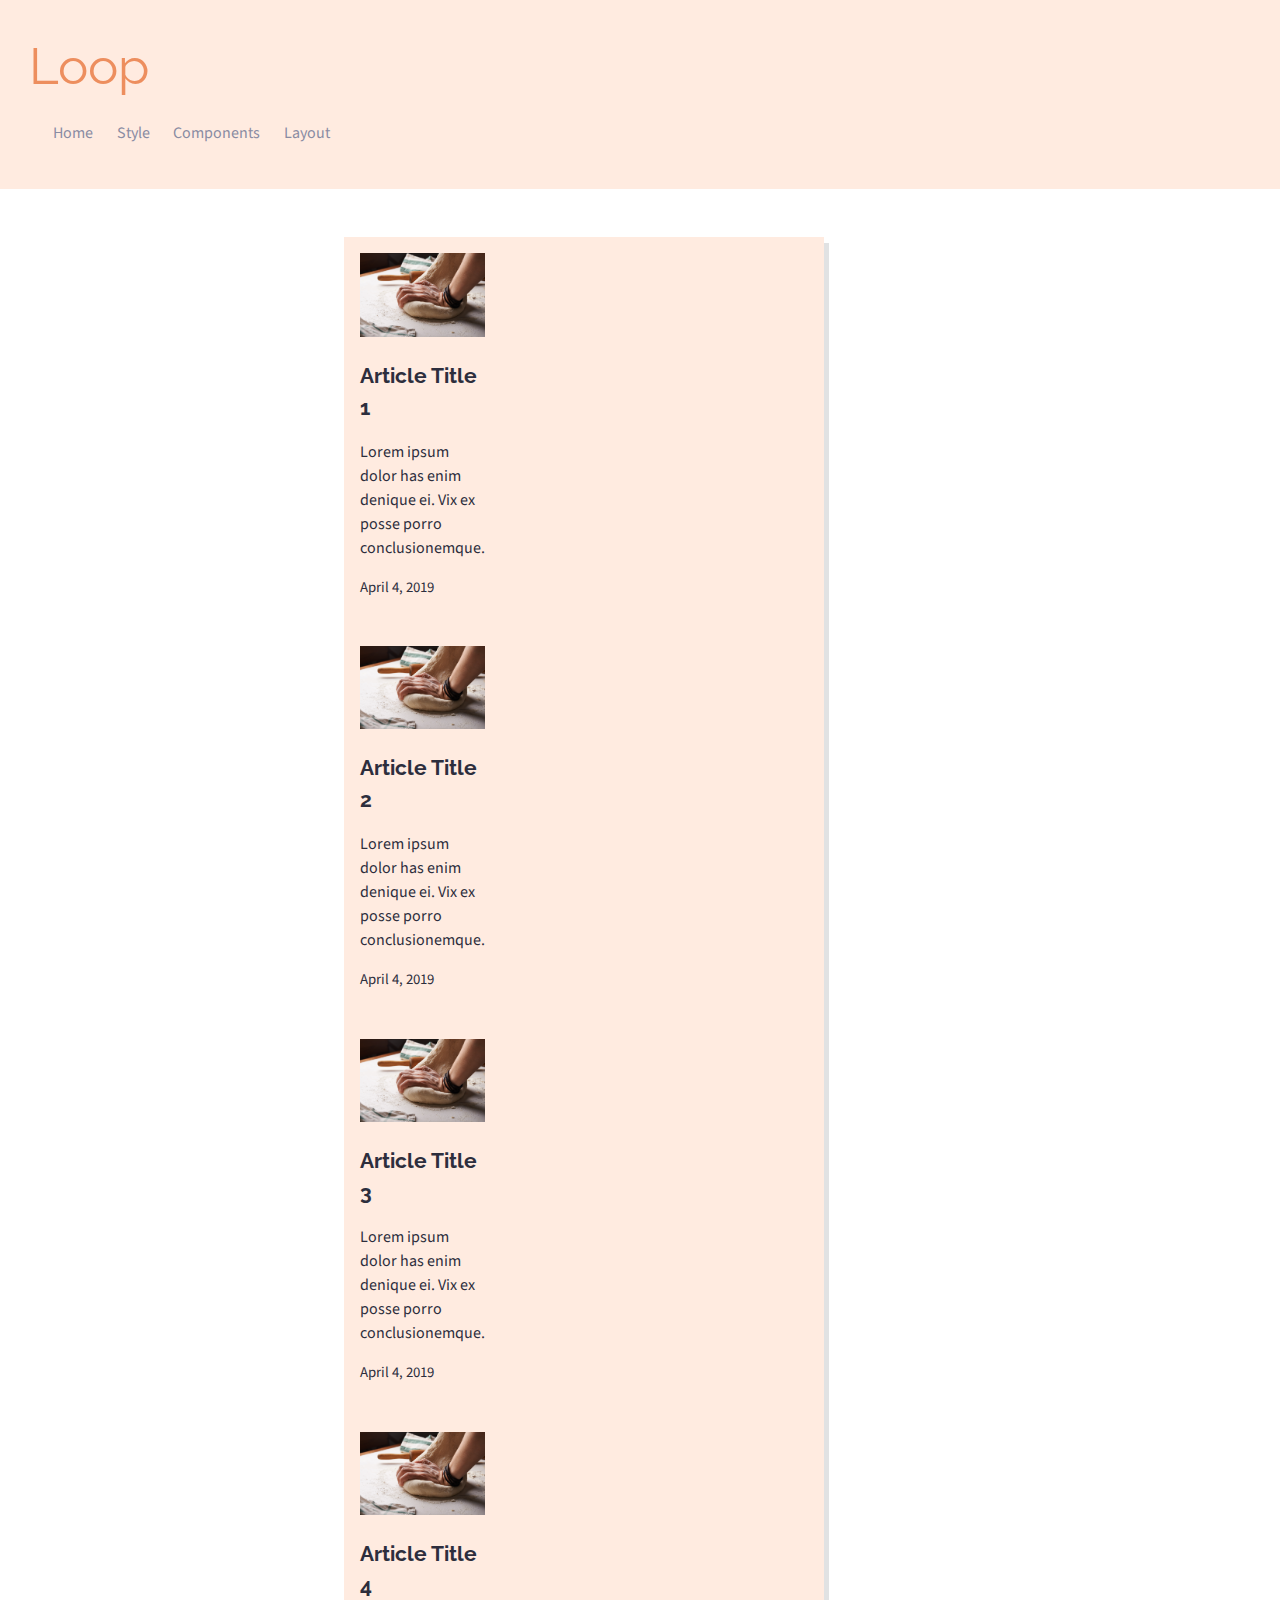
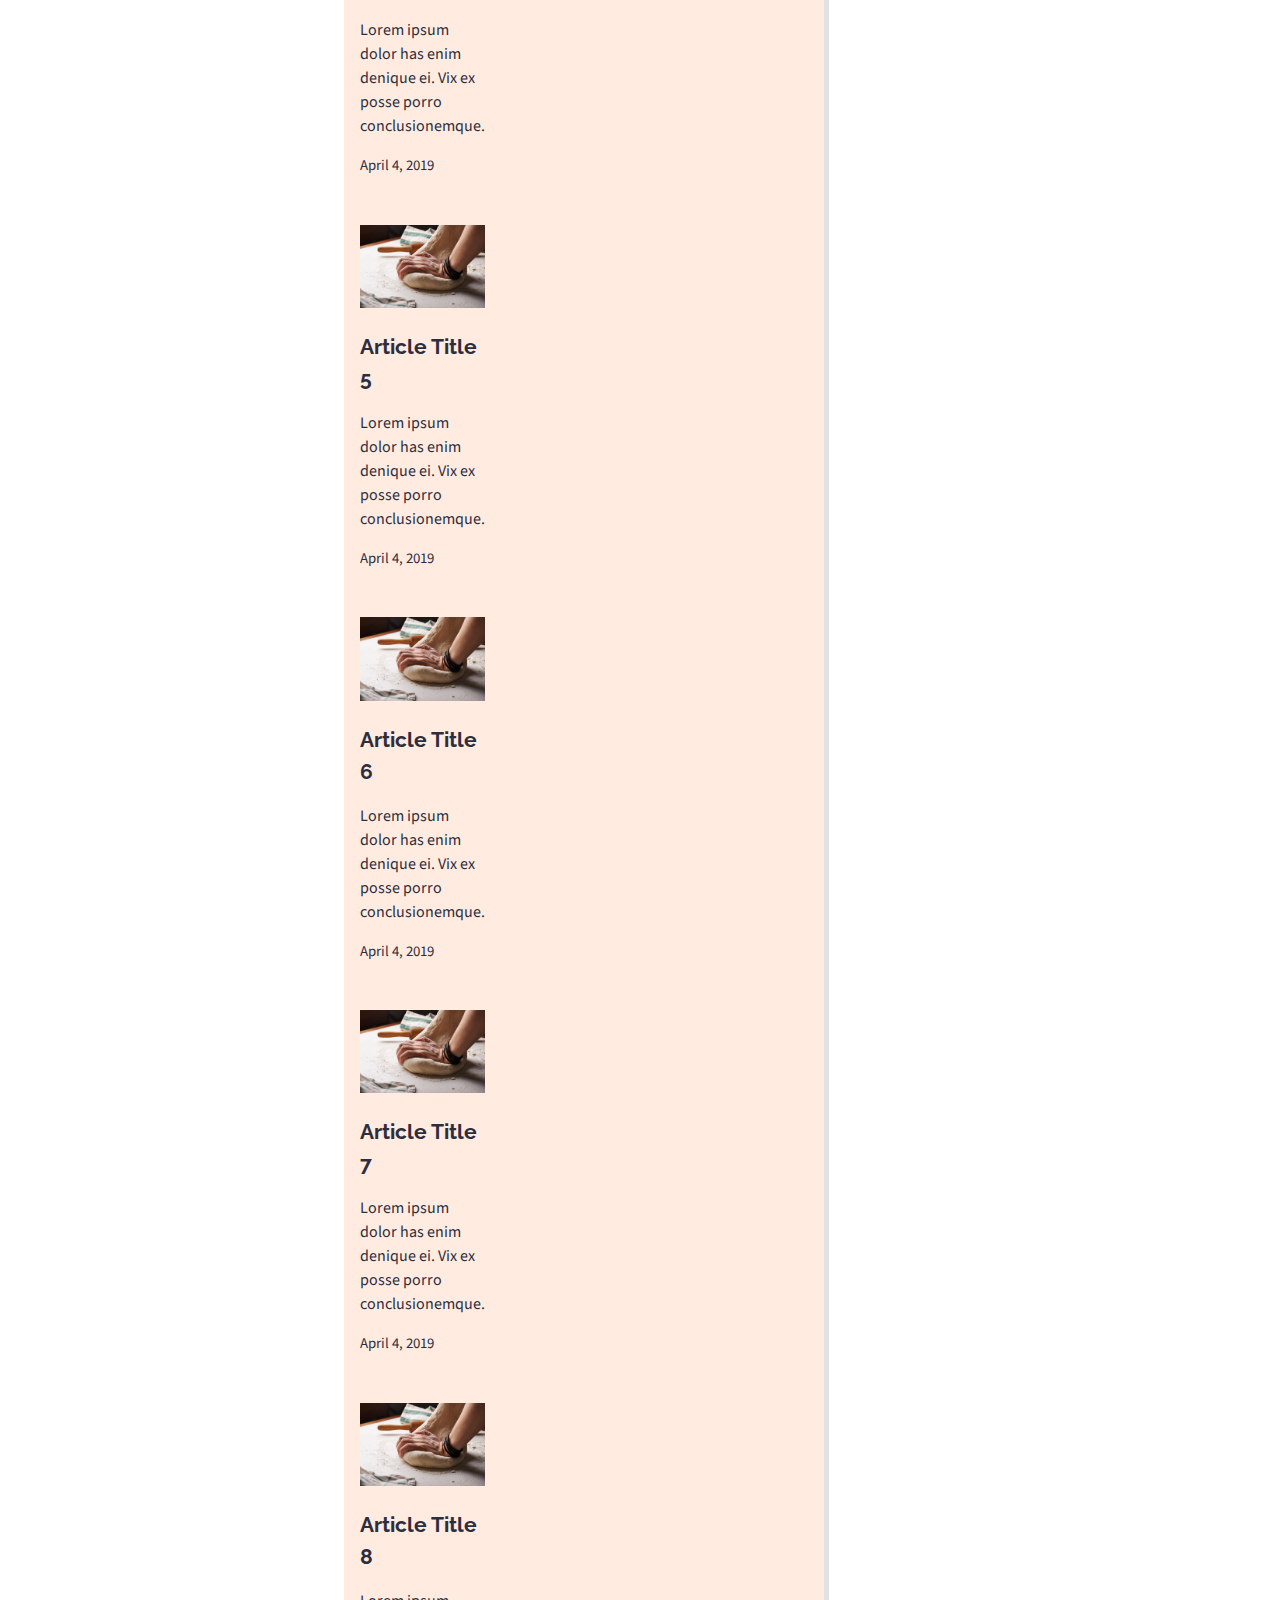
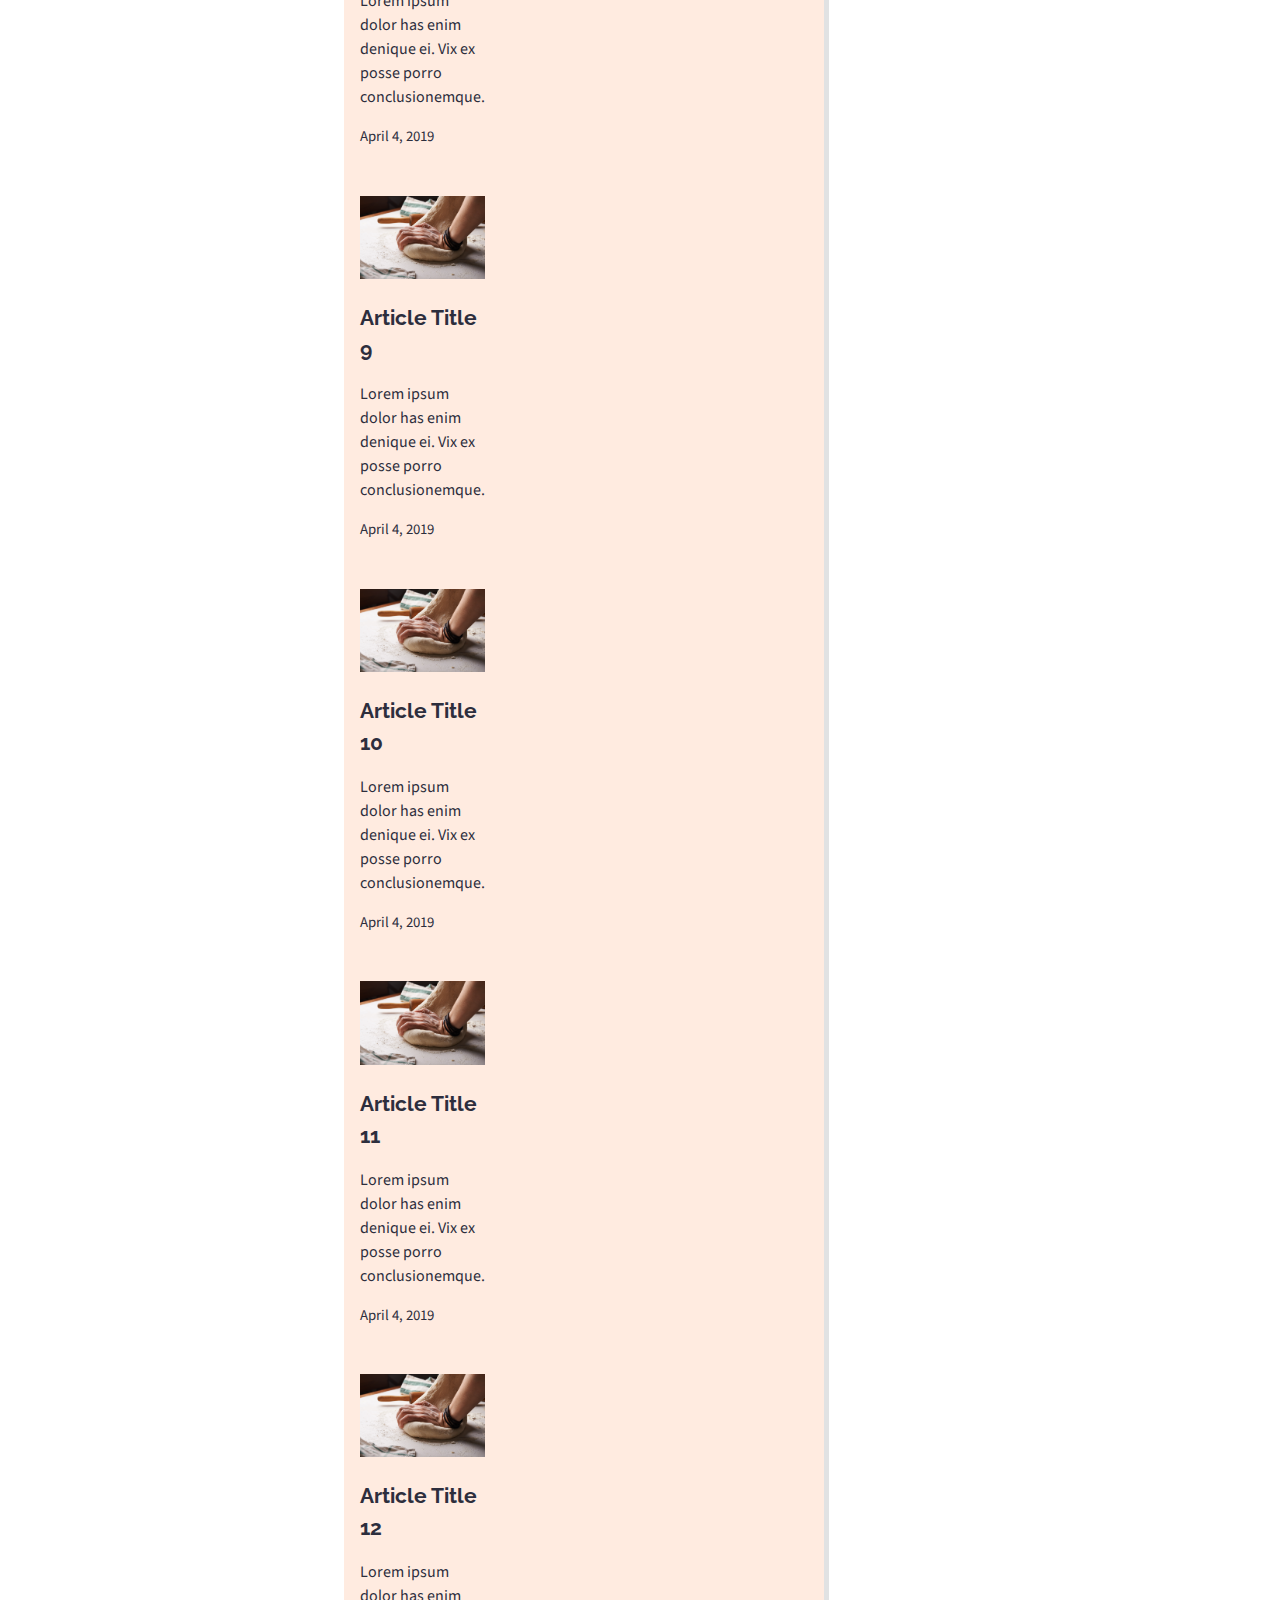
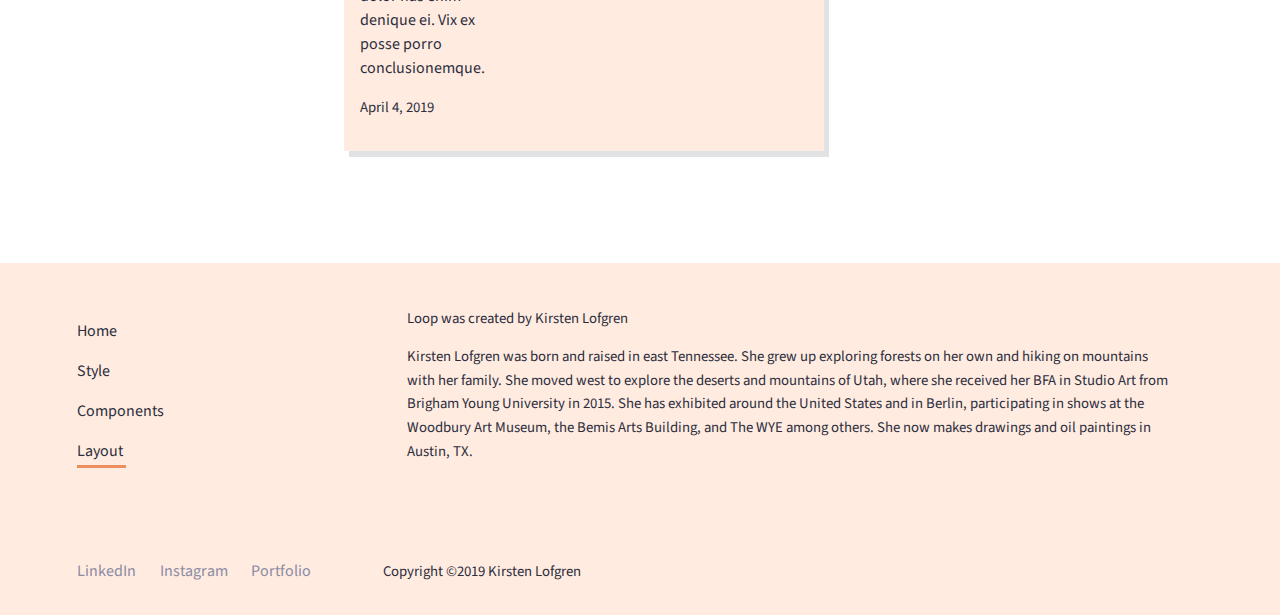
==== card-grid.html @ 6bdb05cb "Begin 6A" ====
<!DOCTYPE html>
<html lang="en">
<head>
	<meta charset="utf-8">
	<title>Hero Block</title>
	<meta name="viewport" content="width=device-width, initial-scale=1">
	<link href="https://fonts.googleapis.com/css?family=Raleway:500|Source+Sans+Pro:400,400i,600" rel="stylesheet">
	<link rel="stylesheet" href="style.css">
</head>
<body>
	<header>
		<div class="logo">Loop</div>

		<nav class="primary-nav">
			<ul>
				<li><a href="index.html">Home</a></li>
				<li><a href="style.html">Style</a></li>
				<li><a href="components.html">Components</a></li>
				<li><a href="layout.html">Layout</a></li>
			</ul>
		</nav>
	</header>
	<main>

		<div class="article-card card article-grid">
			<a href="#" class="hoverlay">
				<img src="images/knead.jpg" alt="Article Image">
				<h4 class="card-heading">Article Title 1</h4>
				<p>Lorem ipsum dolor has enim denique ei. Vix ex posse porro conclusionemque.</p>
				<p class="tertiary-copy">April 4, 2019</p>
				<span><p>Read More</p></span>
			</a>
		</div>
		<div class="article-card card article-grid">
			<a href="#" class="hoverlay">
				<img src="images/knead.jpg" alt="Article Image">
				<h4 class="card-heading">Article Title 2</h4>
				<p>Lorem ipsum dolor has enim denique ei. Vix ex posse porro conclusionemque.</p>
				<p class="tertiary-copy">April 4, 2019</p>
				<span><p>Read More</p></span>
			</a>
		</div>
		<div class="article-card card article-grid">
			<a href="#" class="hoverlay">
				<img src="images/knead.jpg" alt="Article Image">
				<h4 class="card-heading">Article Title 3</h4>
				<p>Lorem ipsum dolor has enim denique ei. Vix ex posse porro conclusionemque.</p>
				<p class="tertiary-copy">April 4, 2019</p>
				<span><p>Read More</p></span>
			</a>
		</div>
		<div class="article-card card article-grid">
			<a href="#" class="hoverlay">
				<img src="images/knead.jpg" alt="Article Image">
				<h4 class="card-heading">Article Title 4</h4>
				<p>Lorem ipsum dolor has enim denique ei. Vix ex posse porro conclusionemque.</p>
				<p class="tertiary-copy">April 4, 2019</p>
				<span><p>Read More</p></span>
			</a>
		</div>
		<div class="article-card card article-grid">
			<a href="#" class="hoverlay">
				<img src="images/knead.jpg" alt="Article Image">
				<h4 class="card-heading">Article Title 5</h4>
				<p>Lorem ipsum dolor has enim denique ei. Vix ex posse porro conclusionemque.</p>
				<p class="tertiary-copy">April 4, 2019</p>
				<span><p>Read More</p></span>
			</a>
		</div>
		<div class="article-card card article-grid">
			<a href="#" class="hoverlay">
				<img src="images/knead.jpg" alt="Article Image">
				<h4 class="card-heading">Article Title 6</h4>
				<p>Lorem ipsum dolor has enim denique ei. Vix ex posse porro conclusionemque.</p>
				<p class="tertiary-copy">April 4, 2019</p>
				<span><p>Read More</p></span>
			</a>
		</div>
		<div class="article-card card article-grid">
			<a href="#" class="hoverlay">
				<img src="images/knead.jpg" alt="Article Image">
				<h4 class="card-heading">Article Title 7</h4>
				<p>Lorem ipsum dolor has enim denique ei. Vix ex posse porro conclusionemque.</p>
				<p class="tertiary-copy">April 4, 2019</p>
				<span><p>Read More</p></span>
			</a>
		</div>
		<div class="article-card card article-grid">
			<a href="#" class="hoverlay">
				<img src="images/knead.jpg" alt="Article Image">
				<h4 class="card-heading">Article Title 8</h4>
				<p>Lorem ipsum dolor has enim denique ei. Vix ex posse porro conclusionemque.</p>
				<p class="tertiary-copy">April 4, 2019</p>
				<span><p>Read More</p></span>
			</a>
		</div>
		<div class="article-card card article-grid">
			<a href="#" class="hoverlay">
				<img src="images/knead.jpg" alt="Article Image">
				<h4 class="card-heading">Article Title 9</h4>
				<p>Lorem ipsum dolor has enim denique ei. Vix ex posse porro conclusionemque.</p>
				<p class="tertiary-copy">April 4, 2019</p>
				<span><p>Read More</p></span>
			</a>
		</div>
		<div class="article-card card article-grid">
			<a href="#" class="hoverlay">
				<img src="images/knead.jpg" alt="Article Image">
				<h4 class="card-heading">Article Title 10</h4>
				<p>Lorem ipsum dolor has enim denique ei. Vix ex posse porro conclusionemque.</p>
				<p class="tertiary-copy">April 4, 2019</p>
				<span><p>Read More</p></span>
			</a>
		</div>
		<div class="article-card card article-grid">
			<a href="#" class="hoverlay">
				<img src="images/knead.jpg" alt="Article Image">
				<h4 class="card-heading">Article Title 11</h4>
				<p>Lorem ipsum dolor has enim denique ei. Vix ex posse porro conclusionemque.</p>
				<p class="tertiary-copy">April 4, 2019</p>
				<span><p>Read More</p></span>
			</a>
		</div>
		<div class="article-card card article-grid">
			<a href="#" class="hoverlay">
				<img src="images/knead.jpg" alt="Article Image">
				<h4 class="card-heading">Article Title 12</h4>
				<p>Lorem ipsum dolor has enim denique ei. Vix ex posse porro conclusionemque.</p>
				<p class="tertiary-copy">April 4, 2019</p>
				<span><p>Read More</p></span>
			</a>
		</div>

	</main>

	<footer>

		<nav class="secondary-nav">
			<ul>
				<li><a href="index.html">Home</a></li>
				<li><a href="style.html">Style</a></li>
				<li><a href="components.html">Components</a></li>
				<li><a href="layout.html" class="current-page">Layout</a></li>
			</ul>
		</nav>

		<div class="tertiary-copy footer-text">
			<p>Loop was created by Kirsten Lofgren</p>
		
			<p>Kirsten Lofgren was born and raised in east Tennessee. She grew up exploring forests on her own and hiking on mountains with her family. She moved west to explore the deserts and mountains of Utah, where she received her BFA in Studio Art from Brigham Young University in 2015. She has exhibited around the United States and in Berlin, participating in shows at the Woodbury Art Museum, the Bemis Arts Building, and The WYE among others. She now makes drawings and oil paintings in Austin, TX.</p>
		</div>
		
		<div class="footer-links">
			<ul class="primary-nav">
				<li><a href="https://www.linkedin.com/in/kirstenllofgren/">LinkedIn</a></li>
				<li><a href="https://www.instagram.com/kirstenlofgren/">Instagram</a></li>
				<li><a href="https://kirstenlofgren.com/">Portfolio</a></li>
			</ul>
		</div>

		<div class="tertiary-copy copy-text">
			<p>Copyright ©2019 Kirsten Lofgren</p>
		</div>

	</footer>
</body>
</html>
---- style.css ----
/* ==========================================================================
Variable Styles
========================================================================== */
	/*
	620 -unwrap or scale up figures
	1220 -show side bar  and shift over
	1500 -grow side bar 
	1700 -shift left to decrease aide margin
	*/

	/*light-1 medium-2 dark-3*/
	html {
		--color-primary-1: #FFEBE0;
		--color-primary-2: #FFC4A5;
		--color-primary-3: #ED8E5E;

		--color-secondary-1: #8A8CA3;
		--color-secondary-2: #545566;
		--color-secondary-3: #2D2E3D;

		--color-tertiary-1: #FCFCFC;
		--color-tertiary-2: #F7F8F9;
		--color-tertiary-3: #E1E2E3;

		--color-error-1: #FDCFCF;
		--color-error-2: #F94F4F;

		--color-success-1: #CFFCE6;
		--color-success-2: #4DF2A2;

		--ratio:		1.250;
		--size-xsmall: 	calc( var(--size-small) / (.9 * var(--ratio) ) );
		--size-small: 	calc( var(--size-large) / (.9 * var(--ratio) ) );
		--size-large: 	calc( 1rem * var(--ratio) );
		--size-xlarge: 	calc( var(--size-large) * var(--ratio) );
		--size-2xlarge:	calc( var(--size-xlarge) * var(--ratio) );
		--size-3xlarge:	calc( var(--size-2xlarge) * var(--ratio) );
		
		--margin-ratio: 1.6;
		--margin-small: calc( var(--margin-large) / var(--margin-ratio));
		--margin-large: calc( 1rem * var(--margin-ratio));
		--margin-xlarge: calc(var(--margin-large) * var(--margin-ratio));
	}
/* ==========================================================================
Typography
========================================================================== */
	html {
		--font-primary: 'Source Sans Pro', 'Open Sans', sans-serif;
		--font-secondary: 'Raleway', 'Open Sans', sans-serif;
		
		color: var(--color-secondary-3);
		font-family: var(--font-primary);
		line-height: 1.4;
	}

	@media (min-width: 620px) {
	
		html {
			line-height: 1.5;
			--margin-ratio: 1.8;
			--ratio: 1.333;
		}	
	}
	@media (min-width: 1500px) {
	
		html {
			line-height: 1.6;
			--ratio: 1.4;
		}
	}
	@media (min-width: 1700px) {
	
		html {
			--margin-ratio: 2;
			--ratio: 1.45;
		}	
	}

	/* ==========================================================================
	Links
	========================================================================== */
		a {
			color: var(--color-primary-3);
			text-decoration: none;
		}
		a:visited {
			color: var(--color-primary-3);
		}
		a:hover {
			color: var(--color-primary-2);
		}
		a:active {
			color: var(--color-secondary-1);
		}
		a:focus {
			color: var(--color-primary-2);
		}
	/* ==========================================================================
	Headings
	========================================================================== */
		h1,h2,h3,h4,h5,h6 {
			font-family: var(--font-secondary);
			margin: var(--margin-xlarge) 0 var(--margin-small);
		}
		h1 {
			color: var(--color-primary-3);
			font-size: var(--size-3xlarge);
			line-height: 1.25;
		}
		h2 {
			color: var(--color-primary-3);
			font-size: var(--size-2xlarge);
			line-height: 1.25;
		}
		h3 {
			font-size: var(--size-xlarge);
		}
		h4 {
			font-size: var(--size-large);
		}
		h5 {
			font-size: var(--size-small);
		}
		h6 {
			font-size: var(--size-xsmall);
		}
		.example-indicator {
			border-top: 2px solid var(--color-tertiary-3);
			margin: 3rem 0 .5rem;
			padding-top: .7rem;
			width: 100%;
		}
		.example-indicator-secondary{
			border-top: 2px solid var(--color-tertiary-3);
			margin: 3rem 0 .5rem;
			padding-top: .5rem;
			width: 20rem;
		}
		.nav-heading {
			background-color: var(--color-primary-1);
			font-size: var(--size-xlarge);
			margin: 0; 
			padding: 1.5rem 0 0 1.2rem; 
		}
	/* ==========================================================================
	Heading Links
	========================================================================== */
		h1 a {
			color: var(--color-secondary-2);
		}
		h1 a:visited {
			color: var(--color-secondary-2);
		}
		h1 a:hover {
			color: var(--color-primary-2);
		}
		h1 a:active {
			color: var(--color-secondary-1);
		}
		h1 a, h2 a {
			color: var(--color-secondary-2);
		}
		h1 a, h2 a:visited {
			color: var(--color-secondary-2);
		}
		h1 a, h2 a:hover {
			color: var(--color-primary-2);
		}
		h1 a, h2 a:active {
			color: var(--color-secondary-1);
		}
	/* ==========================================================================
	Specialty Text
	========================================================================== */
		.featured-text {
			color: var(--color-secondary-2);
			font-size: var(--size-xlarge);
		}
		ul {
			list-style-position: inside;
			list-style-type: square;
			padding-left: 1.5rem;
		}
		ol {
			list-style-position: inside;
			padding-left: 1.5rem;
		}
		.tertiary-copy {
			color: var(--color-secondary-3);
			font-size: var(--size-xsmall);
			line-height: 1.6;
		}
		blockquote {
			color: var(--color-primary-3);
			font-family: var(--font-secondary);
			font-size: var(--size-xlarge);
			font-style: italic;
		}
/* ==========================================================================
Header Component
========================================================================== */
	header {
		background-color: var(--color-primary-1);
		color: var(--color-secondary-1);
		margin: 0;
		padding: 1.8rem;
	}
	.logo {
		font-family: var(--font-secondary);
		color: var(--color-primary-3);
		font-size: var(--size-3xlarge);
	}
/* ==========================================================================
Hero Component
========================================================================== */
	.hero {
	    background-image: url(baking.jpg);
	    background-position: center;
	    background-repeat: no-repeat;
	    background-size: cover;
	    min-height: 20vh;
	}
	.overlay {
		background-color: rgba(252, 252, 252, .65);
		background-size: cover;
		min-height: 20vh;
		padding: .5rem 2rem 3.5rem;
	}
	.hero h1 {
	    font-size: 10vw;
	}
	.hero p {
	    font-size: 5vw;
	    margin-bottom: 1.5rem;
	}
	@media (min-width:620px) {
		.hero h1 {
	    	font-size: 8vw;
		}
		.hero p {
		    font-size: 3vw;
		    margin-bottom: 2rem;
		}
		.hero, .overlay {
			min-height: 30vh;
		}
	}
/* ==========================================================================
Nav
========================================================================== */
	/*
	Primary Nav
	*/
		.primary-nav ul {
			padding-left: -2rem;
		}
		.primary-nav li {
			display: block;
			margin: .5rem 1rem .5rem 0;
			padding: .3rem .3rem .3rem 0;
		}
		.primary-nav a {
			color: var(--color-secondary-1);
		}
		.primary-nav a:visited {
			color: var(--color-secondary-1);
		}
		.primary-nav a:hover {
			color: var(--color-primary-3);
		}
		.primary-nav a:active {
			color: var(--color-tertiary-3);
		}
		.current-page {
			border-bottom: .2rem solid var(--color-primary-3);
			padding: .2rem;
		}
		@media (min-width: 620px) {
			.primary-nav li {
				display: inline;
			}
		}
	/*
	Secondary Nav
	*/
		.secondary-nav ul {
			list-style: none;
			padding: 0;
		}
		.secondary-nav li {
			padding: 0 0 1rem;
		}
		.secondary-nav a {
			color: var(--color-secondary-3);
			padding-left: 0;
		}
		.secondary-nav a:visited {
			color: var(--color-secondary-3);
		}
		.secondary-nav a:hover {
			color: var(--color-primary-3);
		}
		.secondary-nav a:active {
			color: var(--color-secondary-1);
		}
	/*
	Sidebar
	*/
		
		.sidebar {
			position: fixed;
			overflow-y: auto;
			top: 0;
			bottom: 0;

		}
		.side-nav ul {
			background-color: var(--color-primary-1);
			list-style: none;
			margin: 0;
			padding: .5rem 1.2rem;
		}
		.side-nav li {
			padding: 0 .5rem .5rem;
		}
		.side-nav a {
			color: var(--color-secondary-3);
		}
		.side-nav a:visited {
			color: var(--color-secondary-3);
		}
		.side-nav a:hover {
			color: var(--color-primary-3);
		}
		.side-nav a:active {
			color: var(--color-secondary-1);
		}
		@media (min-width: 1220px) {
			.sidebar {
				position: absolute;
				top: 12rem;
				left: 0;
				visibility: visible;
			}
		}
		@media (min-width: 1500px) {
			.sidebar {
				margin-bottom: 27.5rem;
			}
		}
		@media (min-width: 1700px) {
			.sidebar {
				margin-bottom: 34.5rem;
			}
		}
		/*.side-drawer {
			position: fixed;
			left: -18rem;
			transform: translateX(18rem);
			transition: transform 0.5s;
		}*/
/* ==========================================================================
Body Component
========================================================================== */
	body {
		margin: 0;
	}
	main {
		max-width: 32rem;
		margin: 3rem 1rem 5rem;
	}
	svg {
		max-width: 18rem;
	}
	text {
		font-size: 100%
		padding: 0 .1rem;
	}

	@media (min-width: 620px) {	
		main {
			margin: 3rem auto 6rem;
		}
	}
	@media (min-width: 1220px) {
		main {
			max-width: 37rem;
			margin: 3rem auto 7rem;
		}
		svg {
			max-width: 10rem;
		}
	}
	@media (min-width: 1700px) {
		main {
			max-width: 43rem;
			margin: 3rem auto 10rem;
		}
		svg {
			max-width: 12rem;
		}
	}
/* ==========================================================================
Footer Component
========================================================================== */
	footer {
		background-color: var(--color-primary-1);
		color: var(--color-secondary-3);
		display: inline-block;
		padding: 1.8rem 1.8rem 1rem;
		min-width: 100%;
	}
	.footer-text {
		max-width: 85%;
	}
	.footer-links {
		display: inline-block;
	}
	.footer-links ul {
		padding-left: 0;
	}
	.copy-text {
		display: block;
	}

	@media (min-width: 760px) {
		.footer-text {
			display: inline-block;
			margin: 0 6rem 2rem 2rem;
			max-width: 57%;
		}
		.secondary-nav {
			display: inline-block;
			margin: 0 3rem 2rem 3rem;
			max-width: 10rem;
		}
		.secondary-nav ul {
			margin-top: 0;
		}
		.footer-links {
			display: inline-block;
			margin: 1rem 3rem 0;
		}
		.copy-text {
			display: inline-block;
		}
	}
	@media (min-width: 1220px) {
		.footer-text {
			margin: 0 6rem 2rem 12rem;
			max-width: 60%
		}
	}
	@media (min-width: 1500px) {
		.footer-text {
			margin: 0 6rem 2rem 19rem;
		}
	}
	@media (min-width: 1700px) {
		.footer-text {
			margin: 0 6rem 2rem 26rem;
			max-width: 40rem;
		}
		.footer-links {
			display: block;
			margin-left: 20%;
		}
		.copy-text {
			margin: 0 3rem 2rem 20%;
		}
		.secondary-nav {
			margin: 0 3rem 2rem 20%;
		}
	}
/* ==========================================================================
Examples
========================================================================== */
	figure {
		border-left: 1px solid var(--color-tertiary-3);
		padding-left: 1rem;
	}
	.primary-font {
		font-family: var(--font-primary);
	}
	.primary-font-italic {
		font-family: var(--font-secondary);
		font-style: italic; 
	}
	.secondary-font {
		font-family: var(--font-secondary);
	}
	/* Example Headings */ 
/* ==========================================================================
Components
========================================================================== */
	/* ==========================================================================
	Button Links
	========================================================================== */
		/*
		Hero Buttons
		*/
			a.hero-button, a.hero-button:visited {
				background-color: var(--color-primary-3);
				color: var(--color-tertiary-1);
				display: inline-block;
				font: 4vw var(--font-secondary);
				padding: .7rem 1rem;
				text-transform: uppercase;
			}
			a.hero-button:hover {
				background-color: var(--color-primary-2);
				color: var(--color-secondary-3);
			}
			a.hero-button:active {
				background: linear-gradient(to left, var(--color-primary-1), var(--color-primary-2) 60%);
				transition: all .4s ease-out;
			}
			 a.hero-button:focus {
				background-color: var(--color-primary-1);
				color: var(--color-secondary-3);
				transition: background-color .4s ease-in;
			}
			@media (min-width:620px) {
				a.hero-button {
					font: 1vw;
					padding: 1rem 1.5rem;
				}
			}
		/*
		Normal Buttons
		*/
			a.normal-button, a.normal-button:visited  {
				background-color: var(--color-secondary-3);
				color: var(--color-tertiary-1);
				display: inline-block;
				font: var(--size-small) var(--font-secondary);
				padding: 1rem 1.5rem;
				text-transform: uppercase;
			}
			a.normal-button:hover {
				background-color: var(--color-secondary-2);
			}
			a.normal-button:active {
				background: linear-gradient(to left, var(--color-secondary-1), var(--color-secondary-2) 60%);
				transition: all .4s ease-out;
			}
			a.normal-button:focus {
				background-color: var(--color-secondary-1);
				transition: all .4s ease-out;
			}
		/*
		Tertiary Buttons
		*/
				border:  .2rem solid var(--color-secondary-3);
			a.tertiary-button, a.tertiary-button:visited  {
				color: var(--color-secondary-3);
				display: inline-block;
				font: var(--size-small) var(--font-secondary);
				padding: .8rem 1.3rem;
				text-transform: uppercase;
			}
			a.tertiary-button:hover {
				background-color: var(--color-secondary-3);
				border: none;
				color: var(--color-tertiary-1);	
				padding: 1rem 1.5rem;
			}
			a.tertiary-button:active {
				background: linear-gradient(to left, var(--color-secondary-1), var(--color-secondary-2) 60%);
				transition: all .4s ease-out;
			}
			a.tertiary-button:focus {
				background-color: var(--color-secondary-1);
				transition: all .4s ease-out;
				border: none;
				color: var(--color-tertiary-1);	
				padding: 1rem 1.5rem;
			}
	/* ==========================================================================
	Accordions
	========================================================================== */
		details {
			background-color: var(--color-tertiary-1);
		}
		details div {
			padding: 1rem;
		}
		summary {
			background-color: var(--color-primary-1);
			list-style-image: url(images/arrow.svg);
			padding: 1rem;
		}
		summary::-webkit-details-marker {
		    background: url(images/arrow.svg);
		    color: transparent;
		}
		details[open] summary::-webkit-details-marker {
			background: url(images/arrowdown.svg);
		}
		details[open] details summary::-webkit-details-marker {
			background: url(images/arrow.svg);
		}
		details[open] details[open] summary::-webkit-details-marker {
			background: url(images/arrowdown.svg);
		}
		summary:focus, details[open] summary {
			background-color: var(--color-primary-2);
		}
		summary:focus, details[open] details summary {
			background-color: var(--color-primary-1);
		}
		summary:focus, details[open] details[open] summary {
			background-color: var(--color-primary-2);
		}
	/* ==========================================================================
	Modal
	========================================================================== */
		@keyframes in-and-out {
			0% {
				border: solid var(--color-tertiary-1);
			}
			20% {
				border: solid var(--color-primary-2);
			}
			100% {
				border: solid var(--color-tertiary-1);
			} 
		}
		@keyframes fade {
			0% {
				opacity: 0;
			}
			100% {
				opacity: 1;
			}
		}
		dialog {
			background-color: var(--color-tertiary-1);
			border: solid var(--color-tertiary-1);;
			margin: 0 6rem;
			padding: 1.5rem 3rem;
		}
		dialog[open] {
			animation: in-and-out 2s;
			max-width: 20rem;
			margin: auto;
		}
		dialog::backdrop {
			animation: fade 1s ease-out;
			background-color: rgba(138, 140, 163, .5);
		}
	/* ==========================================================================
	Forms
	========================================================================== */
		input, textarea, select {
			display: block;
			font-size: var(--size-xsmall);
			margin: .25rem 0 1.5rem 0;
			min-width: 15rem;
			padding: 1rem;
		}
		textarea {
			min-height: 10rem;
			min-width: 20rem;
		}
		label {
			display:block;
		}
		.helper-text {
			color: var(--color-secondary-1);
			font-size: var(--size-xsmall);
			margin: -1.25rem 0 1.5rem;
		}
		/*
		Select 
		*/
			.custom-select {
				background: url(images/arrow.svg) no-repeat 96%;
				background-color: var(--color-primary-1);
				height: 2.8rem;
				margin-bottom: 1.5rem;
				overflow: hidden;
				width: 15rem;
			}
			.custom-select select {
				background: transparent;
				border: none;
				height: 2.8rem;
				width: 16rem;
			}
		/* 
		Checkboxes 
		*/
			.checkbox input[type="checkbox"] {
				margin: 0;
				opacity: 0;
				position: relative;
				top: 2rem;
			}
			.checkbox label::before {
				border: 2px solid var(--color-primary-3);   
				content: "";
				display: inline-block;
				height: 1rem;
				width: 1rem;
			}
			.checkbox label::after {
				border-bottom: 2px solid var(--color-primary-3);
				border-left: 2px solid var(--color-primary-3);
				content: "";
				display: inline-block;
				height: 6px;
				transform: rotate(-45deg);
				width: 9px;
			}
			.checkbox label {
				position: relative;
			}
			.checkbox label::before,
			.checkbox label::after {
				position: absolute;
			}
			/*Outer-box*/
			.checkbox label::before {
				top: 3px;
			}
			/*Checkmark*/
			.checkbox label::after {
				left: 4px;
				top: 7px;
			}
			/*Hide the checkmark by default*/
			.checkbox input[type="checkbox"] + label::after {
				content: none;
			}
			/*Unhide the checkmark on the checked state*/
			.checkbox input[type="checkbox"]:checked + label::after {
				content: "";
			}
			/*Adding focus styles on the outer-box of the fake checkbox*/
			.checkbox input[type="checkbox"]:focus + label::before {
				outline: var(--color-primary-3) auto 5px;
			}
			.checkbox p {
				left: 2rem;
				position: relative;
				
			}



			/* Checkbox Attempts */

			/*
			input[type="checkbox"] {
				background-color: var(--color-primary-1);
				display: inline;
				height: 1rem;
				margin: .5rem .75rem .5rem .5rem;
				width: 1rem;
			}
			.indicator {
				background-color: var(--color-primary-1);
				height: 2rem;
				margin: .25rem 0 .75rem 0;
				padding: .5rem;
				width: 15rem;
			}
			.unfilled {
				max-width: .5rem;
			}
			.filled {
				max-width: .5rem;
			}	

			.unfilled input[type="checkbox"] [checked] {
				display: hidden;
			}

			.filled input[type="checkbox"] [checked] {
				display: block;
			}

			input[type="checkbox"] {
				background-color: var(--color-primary-1);
				clip-path: polygon(0px 0px,0px 0px,0px 0px,0px 0px);
				display: inline;
				height: 1rem;
				margin: .5rem .75rem .5rem .5rem;
				width: 1rem;
			}
			.indicator {
				background-color: var(--color-primary-1);
				height: 2rem;
				margin: .25rem 0 .75rem 0;
				padding: .5rem;
				width: 15rem;
			}
			.checkmark {
				display: none;
						
			}
			input[type="checkbox"][checked] + svg .checkmark {
				display: block;
			}
			
		
			.box {
				height: 1rem;
				margin-bottom: 1.5rem;
				display: inline;
				width: 1rem;
			}
			.box input[type="checkbox"] {
				background: transparent;
				border: none;
				display: none;
				height: 2rem;
				width: 2rem;
				margin: 0;
			}
			.box-label {
				cursor: pointer;
				display: inline;
				padding: .25;
			}
			.box-style {
				background: var(--color-primary-1);
				margin: 0 1rem 0 0;
				padding: .25rem 1rem;
			}
			.box-style:checked {
				background: var(--color-primary-2);
			}
			[type="checkbox"]:not(:checked)*/

			/*[type="checkbox"]:checked,
			[type="checkbox"]:not(:checked) {
			position: absolute;
			left: -9999px;
			}
			[type="checkbox"]:checked + label,
			[type="checkbox"]:not(:checked) + label
			{
			position: relative;
			padding-left: 28px;
			cursor: pointer;
			line-height: 20px;
			display: inline-block;
			color: #666;
			}
			[type="checkbox"]:checked + label:before,
			[type="checkbox"]:not(:checked) + label:before {
			content: '';
			position: absolute;
			left: 0;
			top: 0;
			width: 18px;
			height: 18px;
			border: 1px solid #ddd;
			background: #FFEBE0;
			}
			[type="checkbox"]:checked + label:after,
			[type="checkbox"]:not(:checked) + label:after {
			content: '';
			width: 16px;
			height: 16px;
			background: #FFC4A5;
			position: absolute;
			top: 2px;
			left: 2px;
			-webkit-transition: all 0.2s ease;
			transition: all 0.2s ease;
			}
			[type="checkbox"]:not(:checked) + label:after {
			opacity: 0;
			-webkit-transform: scale(0);
			transform: scale(0);
			}
			[type="checkbox"]:checked + label:after {
			opacity: 1;
			-webkit-transform: scale(1);
			transform: scale(1);
			}
		*/

		/*
		Submit / Button
		*/
			form button, input[type="submit"] {
				background-color: var(--color-primary-3);
				border: none;
				box-shadow: .5px 1px 2px var(--color-secondary-1);
				color: var(--color-tertiary-1);
				font-size: var(--size-xsmall);
				margin: 1rem 0;
				padding: 1rem 1.5rem;
				text-transform: uppercase;
			}
			form button:hover, input[type="submit"]:hover {
				background-color: var(--color-primary-2);
				color: var(--color-secondary-3);
			}
			form button:focus, input[type="submit"]:focus {
				background-color: var(--color-primary-2);
				color: var(--color-secondary-3);
				outline: none;
			}
			form button:active, input[type="submit"]:active {
				background-color: var(--color-primary-1);
				box-shadow: 0 .5px 1.5px var(--color-secondary-1);
				color: var(--color-secondary-3);
				transition: all .5s;
			}
	/* ==========================================================================
	Form messgaes 
	========================================================================== */
		/*.error {
		    background-color: var(--color-error-1);
		    border: 2px solid var(--color-error-2);
		}*/

		.error label::before {
			border: 2px solid var(--color-error-2);   
		}
		.error .checkbox label::after {
			border-bottom: 2px solid var(--color-error-2);
			border-left: 2px solid var(--color-error-2);
		}
		.error-message {
			color: var(--color-error-2);
			font-size: var(--size-xsmall);
			margin: -1.4rem 0 1.5rem;
		}
	/* ==========================================================================
	Notifications
	========================================================================== */
		.notification {
			display: flex;
			flex-direction: column;
			font-size: var(--size-xsmall);
			justify-content: space-between;
			line-height: 1.6;
			margin: .5rem;
			padding: 1rem;
		}
		.notification-icon {
			height: 50px;
			padding: .3rem;
			width: 50px;
		}
		.icon-message {
			display: flex;
			flex-direction: row;
		}
		.notification-button {
			margin-left: auto;
		}
		/*
		Error Notification
		*/
			.error-notification {
				background-color: var(--color-error-1);
			}
			.error-notification a, .error-notification a:visited  {
				background-color: var(--color-error-2);
				border:  .2rem solid var(--color-error-2);
				color: var(--color-secondary-3);
				display: inline-block;
				font: var(--font-secondary);
				padding: .8rem 1.3rem;
				text-transform: uppercase;
			}
			.error-notification a:hover {
				background-color: var(--color-secondary-3);
				border: none;
				color: var(--color-tertiary-1);	
				padding: 1rem 1.5rem;
			}
			.error-notification a:active {
				background: linear-gradient(to left, var(--color-secondary-1), var(--color-secondary-2) 60%);
				transition: all .4s ease-out;
			}
			.error-notification a:focus {
				background-color: var(--color-secondary-1);
				transition: all .4s ease-out;
				border: none;
				color: var(--color-tertiary-1);	
				padding: 1rem 1.5rem;
			}
		/*
		Warning Notification
		*/
			.warning-notification {
				background-color: var(--color-primary-1);
			}
			.warning-notification a, .warning-notification a:visited  {
				background-color: var(--color-primary-3);
				border:  .2rem solid var(--color-primary-3);
				color: var(--color-secondary-3);
				display: inline-block;
				font: var(--font-secondary);
				padding: .8rem 1.3rem;
				text-transform: uppercase;
			}
			.warning-notification a:hover {
				background-color: var(--color-secondary-3);
				border: none;
				color: var(--color-tertiary-1);	
				padding: 1rem 1.5rem;
			}
			.warning-notification a:active {
				background: linear-gradient(to left, var(--color-secondary-1), var(--color-secondary-2) 60%);
				transition: all .4s ease-out;
			}
			.warning-notification a:focus {
				background-color: var(--color-secondary-1);
				transition: all .4s ease-out;
				border: none;
				color: var(--color-tertiary-1);	
				padding: 1rem 1.5rem;
			}
		/*
		Neutral Notification
		*/
			.neutral-notification {
				background-color: var(--color-secondary-2);
				color: var(--color-tertiary-1);
			}
		/*
		Success Notification
		*/
			.success-notification {
				background-color: var(--color-success-1);
			}
	/* ==========================================================================
	Hero Examples
	========================================================================== */
		.example-img {
			max-width: 28rem
		}
	/* ==========================================================================
	Card Examples
	========================================================================== */
		.card {
			background-color: var(--color-primary-1);
			box-shadow: 5px 6px var(--color-tertiary-3);
			display: flex;
			flex-direction: column;
			align-items: center;
			max-width: 28rem;
			padding: 1rem;			
		}
		.article-card a {
			color: var(--color-secondary-3);
		}
		.hoverlay {
			display: inline-block;
			position: relative;	
		}
		.card-heading {
			margin: 1rem 0 .5rem;
		}
		.card img {
			max-width: 100%;
		}
		a span {
			align-items: center;
			background-color: rgba(237, 142, 94, 0.7);
			bottom: -1rem;
			color: var(--color-tertiary-1);
			display: none;
			justify-content: center;
			left: -1rem;
			min-height: 20rem;
			position: absolute;
			right: -1rem;
			text-transform: uppercase;
			top: -1rem;
		}
		a:hover span {
			display: flex;
		}
		.card svg {
			max-width: 4rem;
		}
		@media (min-width: 1220px) {
			.card svg {
				max-width: 5rem;
			}
		}
/* ==========================================================================
Layout
========================================================================== */
.article-grid {
	display: grid;
	grid-template-columns: repeat(12, 1fr);
	grid-gap: 1rem;
}
.grid-layout {
	max-width: 70rem;
}
/*aside nav (style and components: h2s),
 copyright on same row, media queries, animated buttons, 
 button push in hide replace check boxes in label, 
 range with webkit maybe styeable css tricks article, get check boxes to work*/
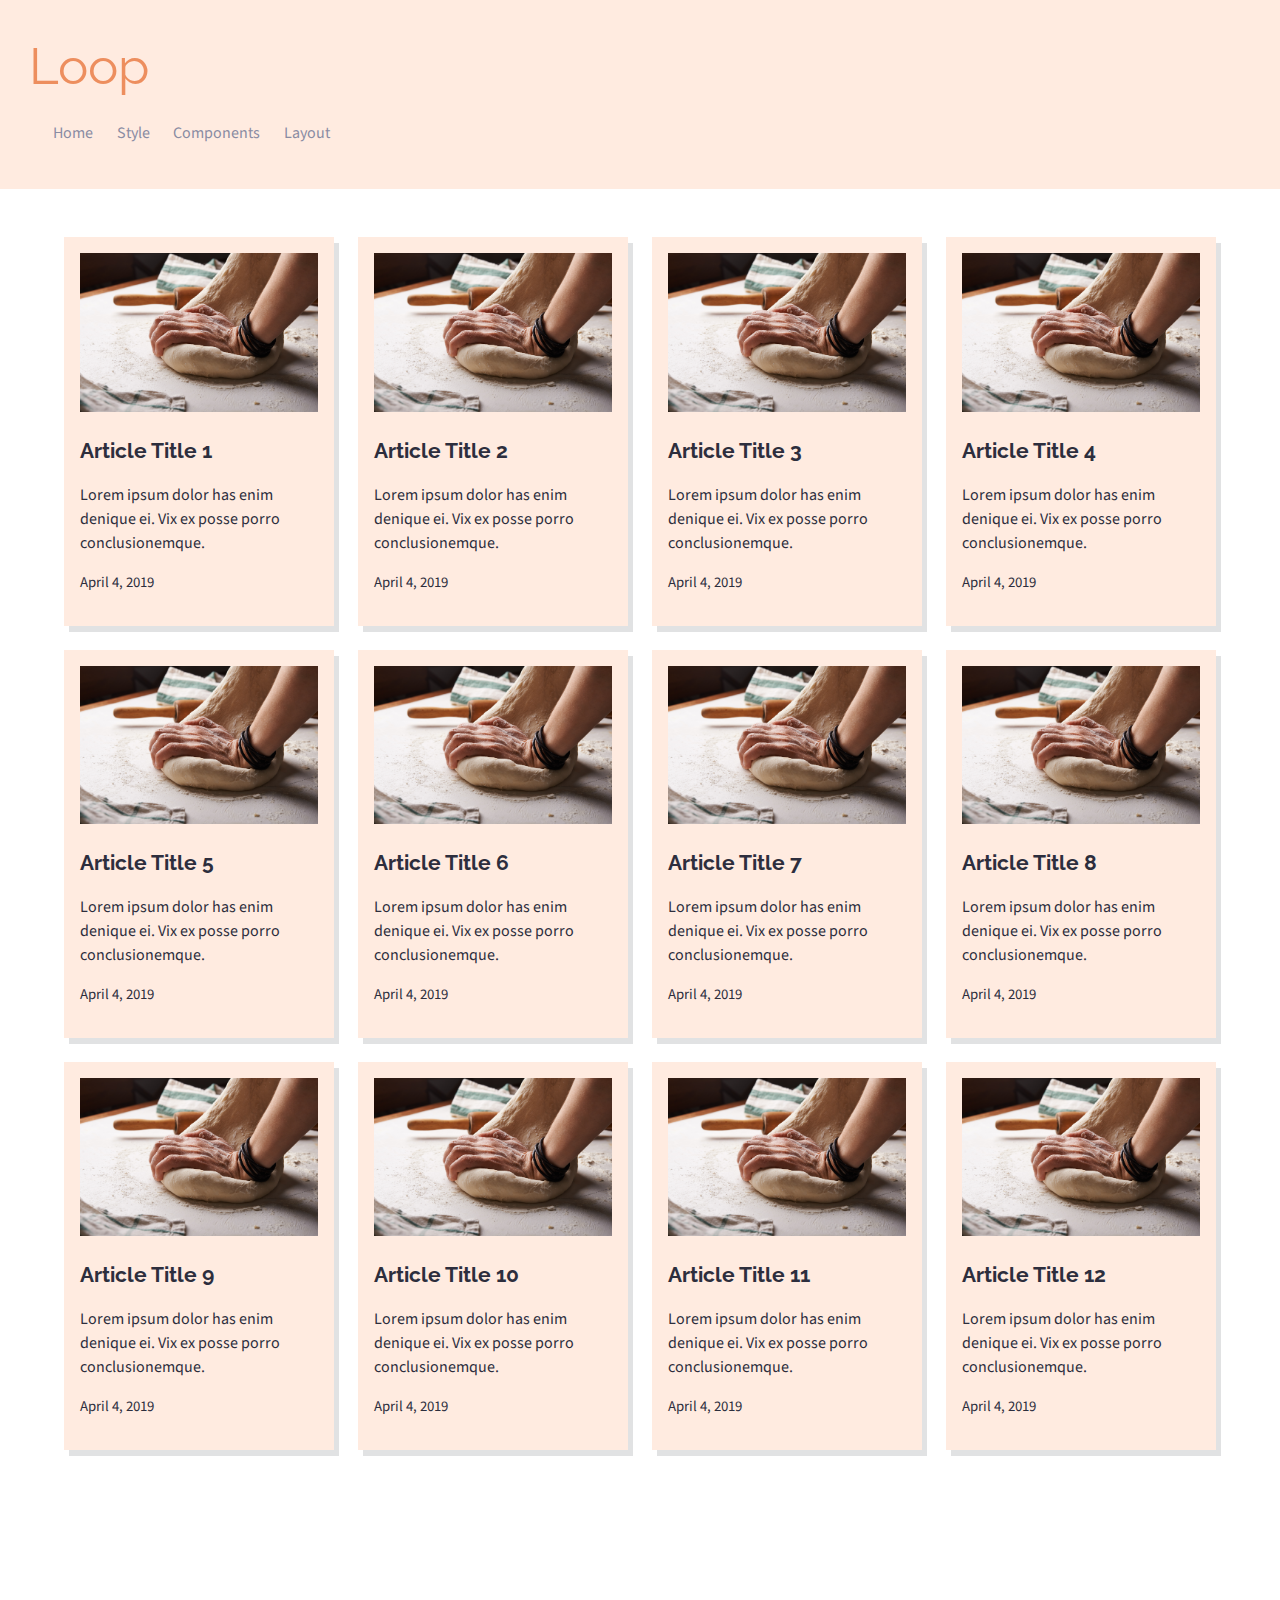
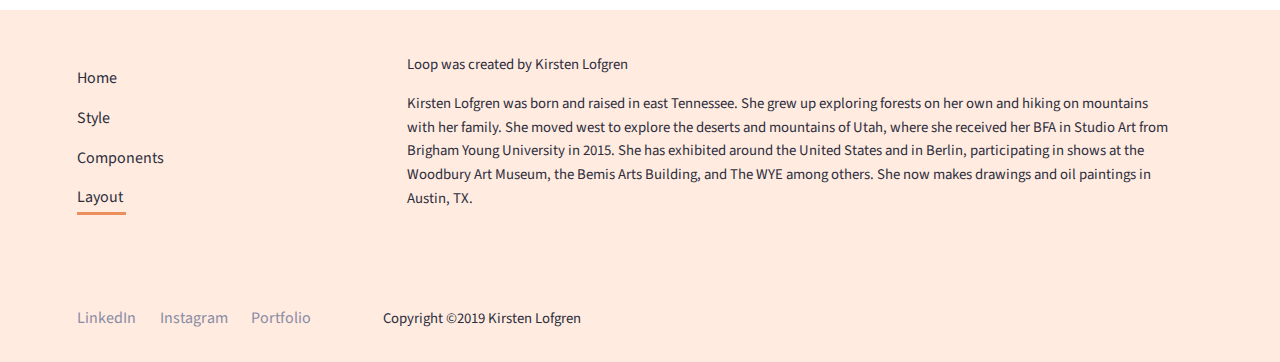
==== commit 286ae70f: "6A" ====
--- a/card-grid.html
+++ b/card-grid.html
@@ -20,9 +20,10 @@
 			</ul>
 		</nav>
 	</header>
-	<main>
 
-		<div class="article-card card article-grid">
+	<main class="article-grid-layout">
+		
+		<div class="article-card card">
 			<a href="#" class="hoverlay">
 				<img src="images/knead.jpg" alt="Article Image">
 				<h4 class="card-heading">Article Title 1</h4>
@@ -31,7 +32,7 @@
 				<span><p>Read More</p></span>
 			</a>
 		</div>
-		<div class="article-card card article-grid">
+		<div class="article-card card">
 			<a href="#" class="hoverlay">
 				<img src="images/knead.jpg" alt="Article Image">
 				<h4 class="card-heading">Article Title 2</h4>
@@ -40,7 +41,8 @@
 				<span><p>Read More</p></span>
 			</a>
 		</div>
-		<div class="article-card card article-grid">
+
+		<div class="article-card card">
 			<a href="#" class="hoverlay">
 				<img src="images/knead.jpg" alt="Article Image">
 				<h4 class="card-heading">Article Title 3</h4>
@@ -49,7 +51,7 @@
 				<span><p>Read More</p></span>
 			</a>
 		</div>
-		<div class="article-card card article-grid">
+		<div class="article-card card">
 			<a href="#" class="hoverlay">
 				<img src="images/knead.jpg" alt="Article Image">
 				<h4 class="card-heading">Article Title 4</h4>
@@ -58,7 +60,8 @@
 				<span><p>Read More</p></span>
 			</a>
 		</div>
-		<div class="article-card card article-grid">
+
+		<div class="article-card card">
 			<a href="#" class="hoverlay">
 				<img src="images/knead.jpg" alt="Article Image">
 				<h4 class="card-heading">Article Title 5</h4>
@@ -67,7 +70,7 @@
 				<span><p>Read More</p></span>
 			</a>
 		</div>
-		<div class="article-card card article-grid">
+		<div class="article-card card">
 			<a href="#" class="hoverlay">
 				<img src="images/knead.jpg" alt="Article Image">
 				<h4 class="card-heading">Article Title 6</h4>
@@ -76,7 +79,8 @@
 				<span><p>Read More</p></span>
 			</a>
 		</div>
-		<div class="article-card card article-grid">
+
+		<div class="article-card card">
 			<a href="#" class="hoverlay">
 				<img src="images/knead.jpg" alt="Article Image">
 				<h4 class="card-heading">Article Title 7</h4>
@@ -85,7 +89,7 @@
 				<span><p>Read More</p></span>
 			</a>
 		</div>
-		<div class="article-card card article-grid">
+		<div class="article-card card">
 			<a href="#" class="hoverlay">
 				<img src="images/knead.jpg" alt="Article Image">
 				<h4 class="card-heading">Article Title 8</h4>
@@ -94,7 +98,8 @@
 				<span><p>Read More</p></span>
 			</a>
 		</div>
-		<div class="article-card card article-grid">
+
+		<div class="article-card card">
 			<a href="#" class="hoverlay">
 				<img src="images/knead.jpg" alt="Article Image">
 				<h4 class="card-heading">Article Title 9</h4>
@@ -103,7 +108,7 @@
 				<span><p>Read More</p></span>
 			</a>
 		</div>
-		<div class="article-card card article-grid">
+		<div class="article-card card">
 			<a href="#" class="hoverlay">
 				<img src="images/knead.jpg" alt="Article Image">
 				<h4 class="card-heading">Article Title 10</h4>
@@ -112,7 +117,8 @@
 				<span><p>Read More</p></span>
 			</a>
 		</div>
-		<div class="article-card card article-grid">
+
+		<div class="article-card card">
 			<a href="#" class="hoverlay">
 				<img src="images/knead.jpg" alt="Article Image">
 				<h4 class="card-heading">Article Title 11</h4>
@@ -121,7 +127,7 @@
 				<span><p>Read More</p></span>
 			</a>
 		</div>
-		<div class="article-card card article-grid">
+		<div class="article-card card">
 			<a href="#" class="hoverlay">
 				<img src="images/knead.jpg" alt="Article Image">
 				<h4 class="card-heading">Article Title 12</h4>
--- a/style.css
+++ b/style.css
@@ -312,6 +312,7 @@
 			overflow-y: auto;
 			top: 0;
 			bottom: 0;
+			visibility: hidden;
 
 		}
 		.side-nav ul {
@@ -337,9 +338,11 @@
 		}
 		@media (min-width: 1220px) {
 			.sidebar {
-				position: absolute;
-				top: 12rem;
+				bottom: 0;
+				height: 60vh;
 				left: 0;
+				position: fixed;
+				top: 14.25rem;
 				visibility: visible;
 			}
 		}
@@ -1048,8 +1051,10 @@
 			display: flex;
 			flex-direction: column;
 			align-items: center;
+			padding: 1rem;			
+		}
+		.card-example {
 			max-width: 28rem;
-			padding: 1rem;			
 		}
 		.article-card a {
 			color: var(--color-secondary-3);
@@ -1092,17 +1097,107 @@
 /* ==========================================================================
 Layout
 ========================================================================== */
-.article-grid {
-	display: grid;
-	grid-template-columns: repeat(12, 1fr);
-	grid-gap: 1rem;
-}
-.grid-layout {
-	max-width: 70rem;
-}
-/*aside nav (style and components: h2s),
+	/*
+	Card Grid
+	*/
+		.article-grid-layout {
+			display: grid;
+			grid-gap: 1.5rem;
+			grid-template-columns: repeat(12, 1fr);
+			margin: 3rem 5vw 10rem;
+			max-width: 100%;
+		}
+		.article-card {
+			grid-column: span 12;
+		}
+		@media (min-width: 620px) {	
+			.article-card {
+				grid-column: span 6;
+			}
+		}
+		@media (min-width: 1220px) {
+			.article-card {
+				grid-column: span 3;
+			}
+		}
+	/*
+	Card Callouts
+	*/
+		.cta-grid-layout {
+			display: grid;
+			grid-gap: 1.5rem;
+			grid-template-columns: repeat(12, 1fr);
+			grid-template-rows: repeat(4, 30vh);
+			margin: 3rem 5vw 10rem;
+			max-width: 100%;
+		}
+		.cta-card:first-child {
+			grid-column: 1 / span 12;
+			grid-row: 1 / span 2;
+		}
+		.cta-card {
+			grid-column: span 12;
+			justify-content: center;
+		}
+		@media (min-width: 620px) {
+			.cta-card:first-child {
+				grid-column: 1 / span 12;
+				grid-row: 1 / span 2;
+			}
+			.cta-card {
+				grid-column: span 6;
+				justify-content: center;
+			}
+		}
+		@media (min-width: 1220px) {
+			.cta-card:first-child {
+				grid-column: 1 / span 8;
+				grid-row: 1 / span 2;
+			}
+			.cta-card {
+				grid-column: span 4;
+				justify-content: center;
+			}
+			.cta-grid-layout {
+				grid-template-rows: 30vh 30vh;
+			}
+		}
+		@media (min-width: 1700px) {
+			.cta-grid-layout {
+				margin: 3rem 8vw 10rem;
+			}
+		}
+
+			
+/*aside nav (style and components: 	h2s),
  copyright on same row, media queries, animated buttons, 
  button push in hide replace check boxes in label, 
  range with webkit maybe styeable css tricks article, get check boxes to work*/
 
 
+
+
+
+
+
+
+
+
+
+
+
+
+
+
+
+
+
+
+
+
+
+
+
+
+
+
